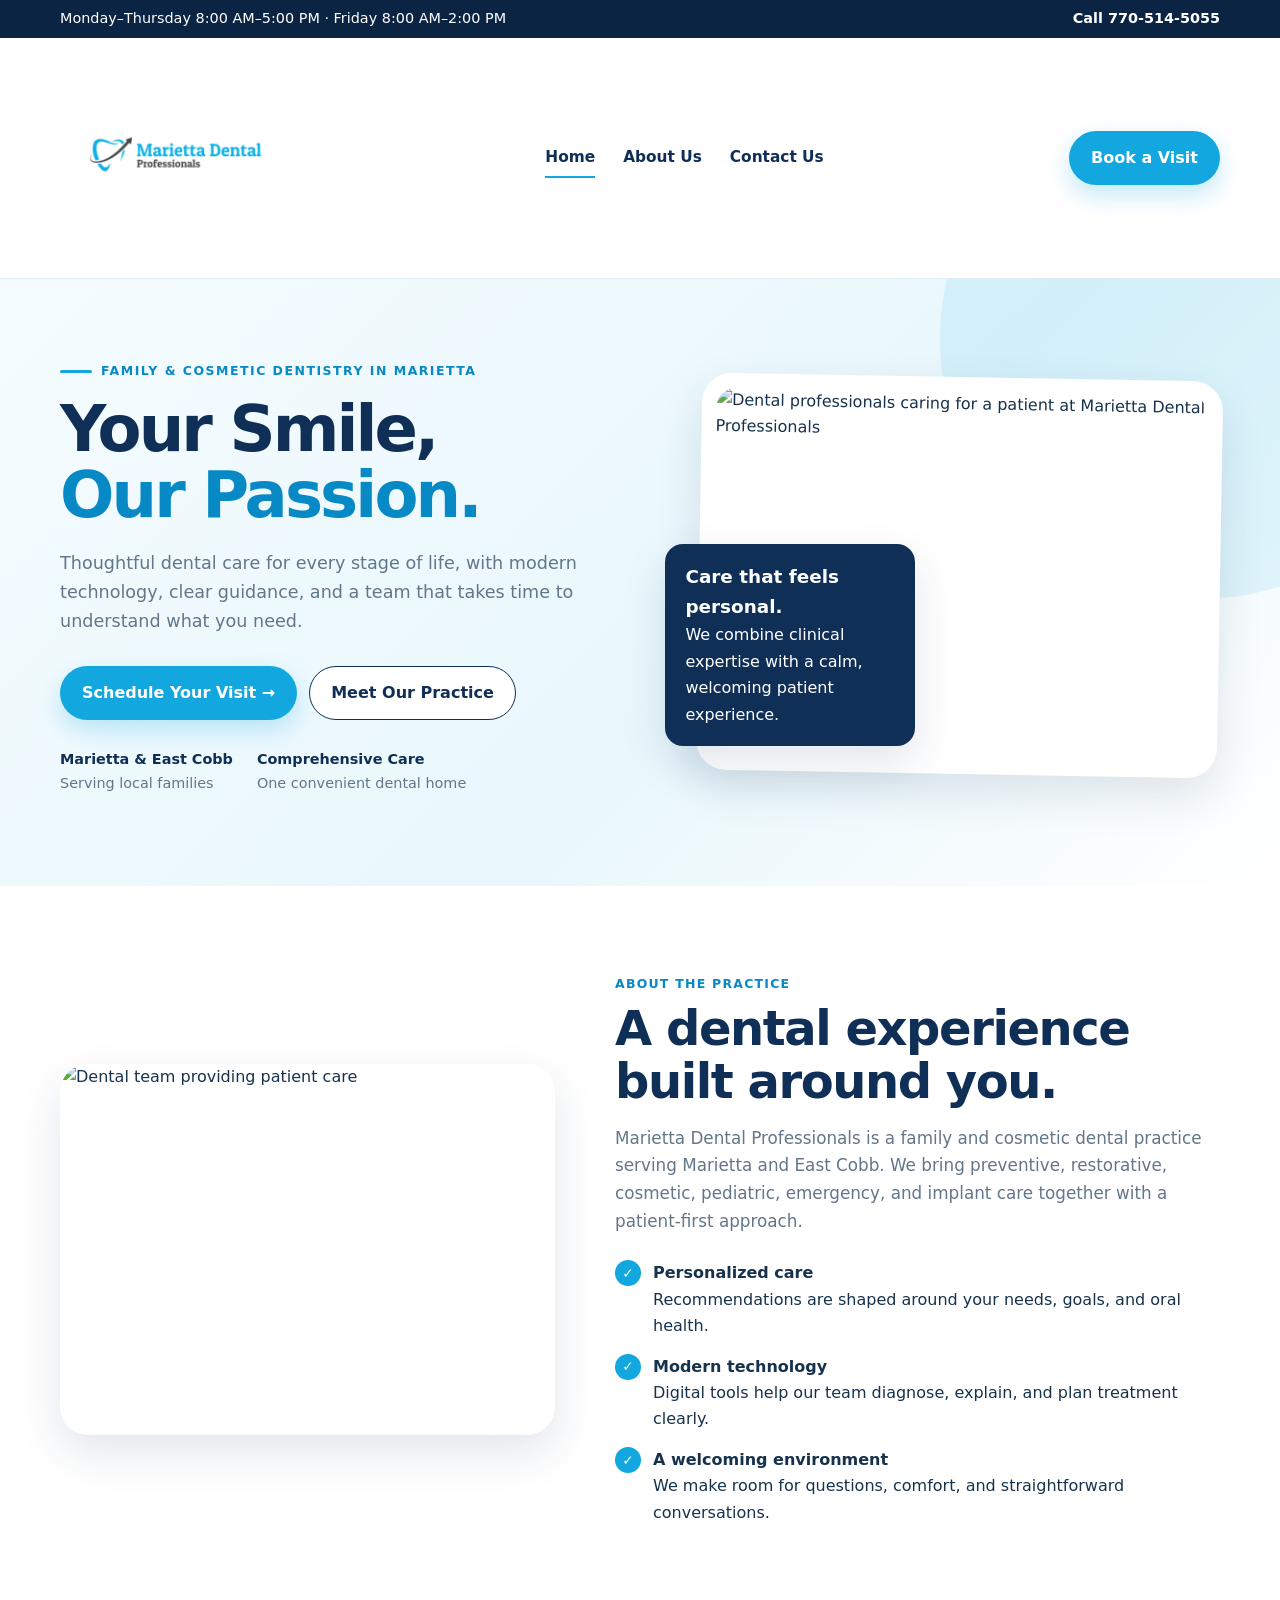
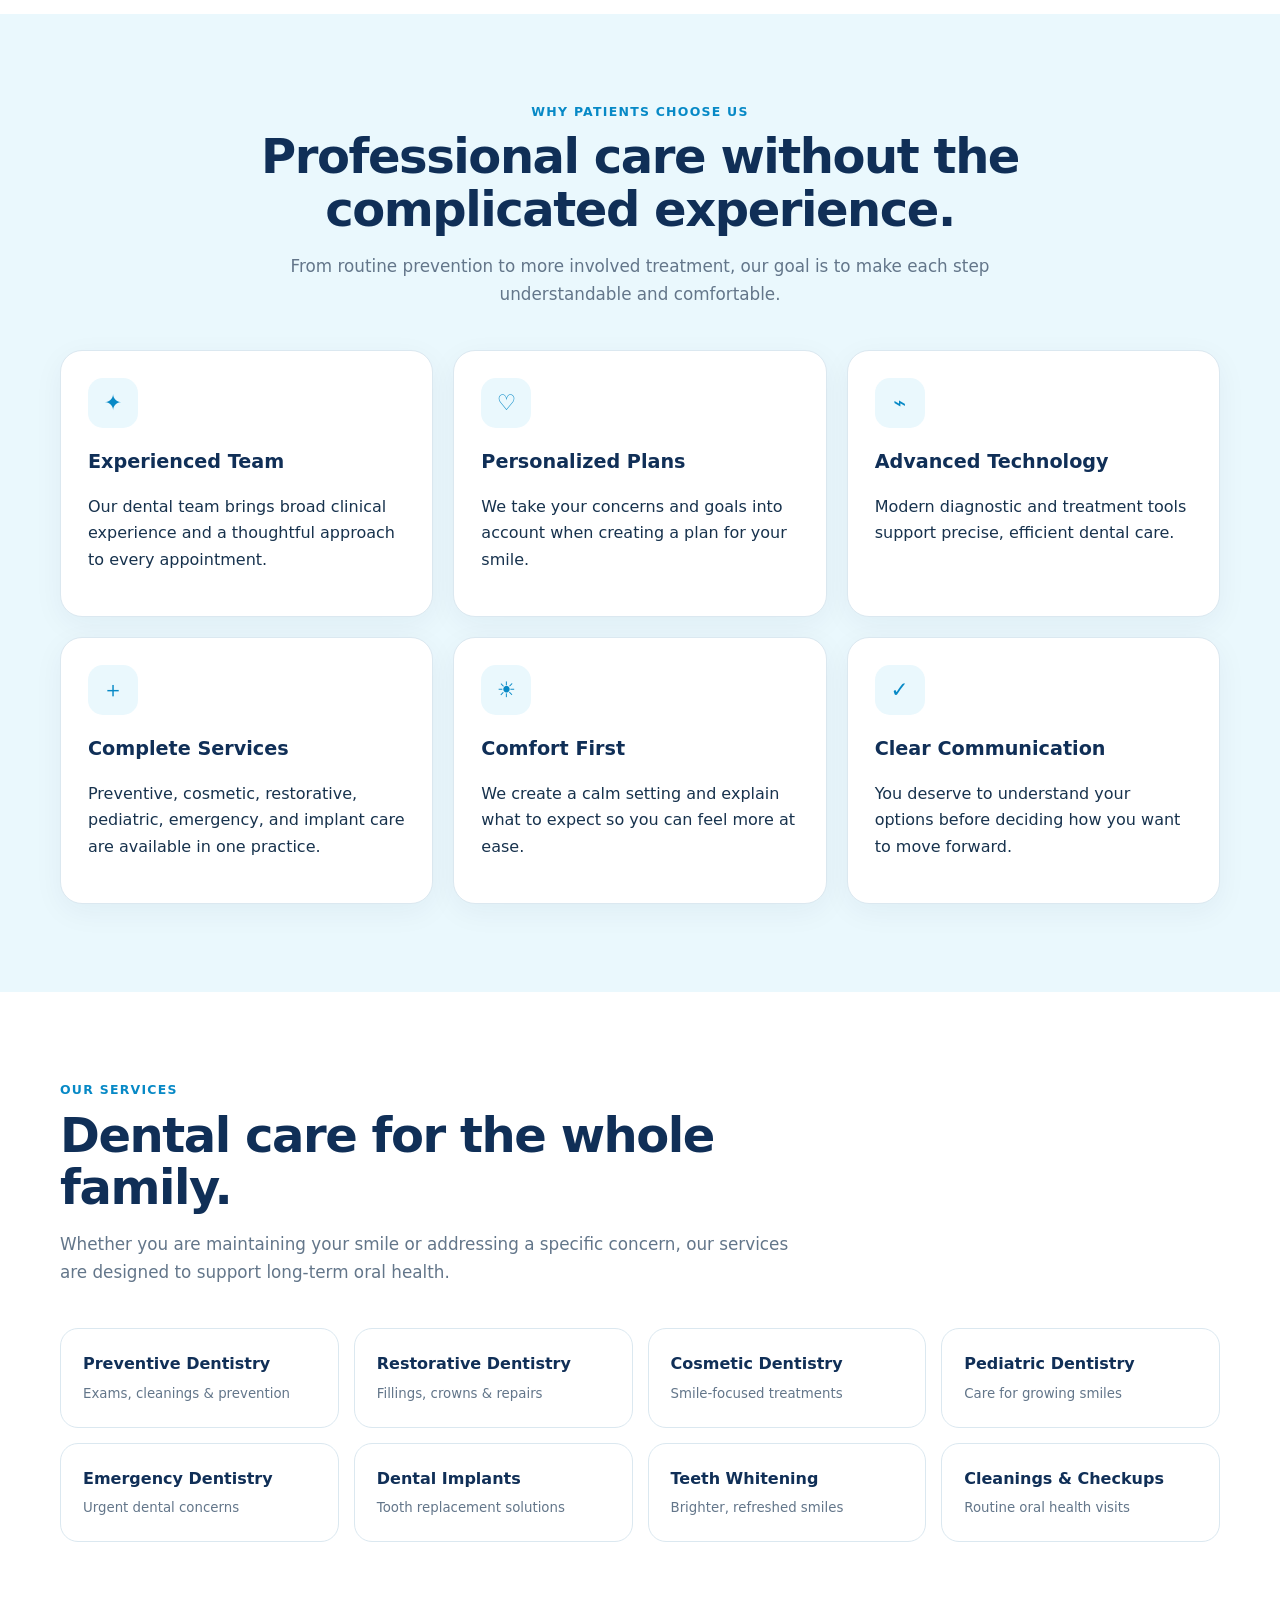
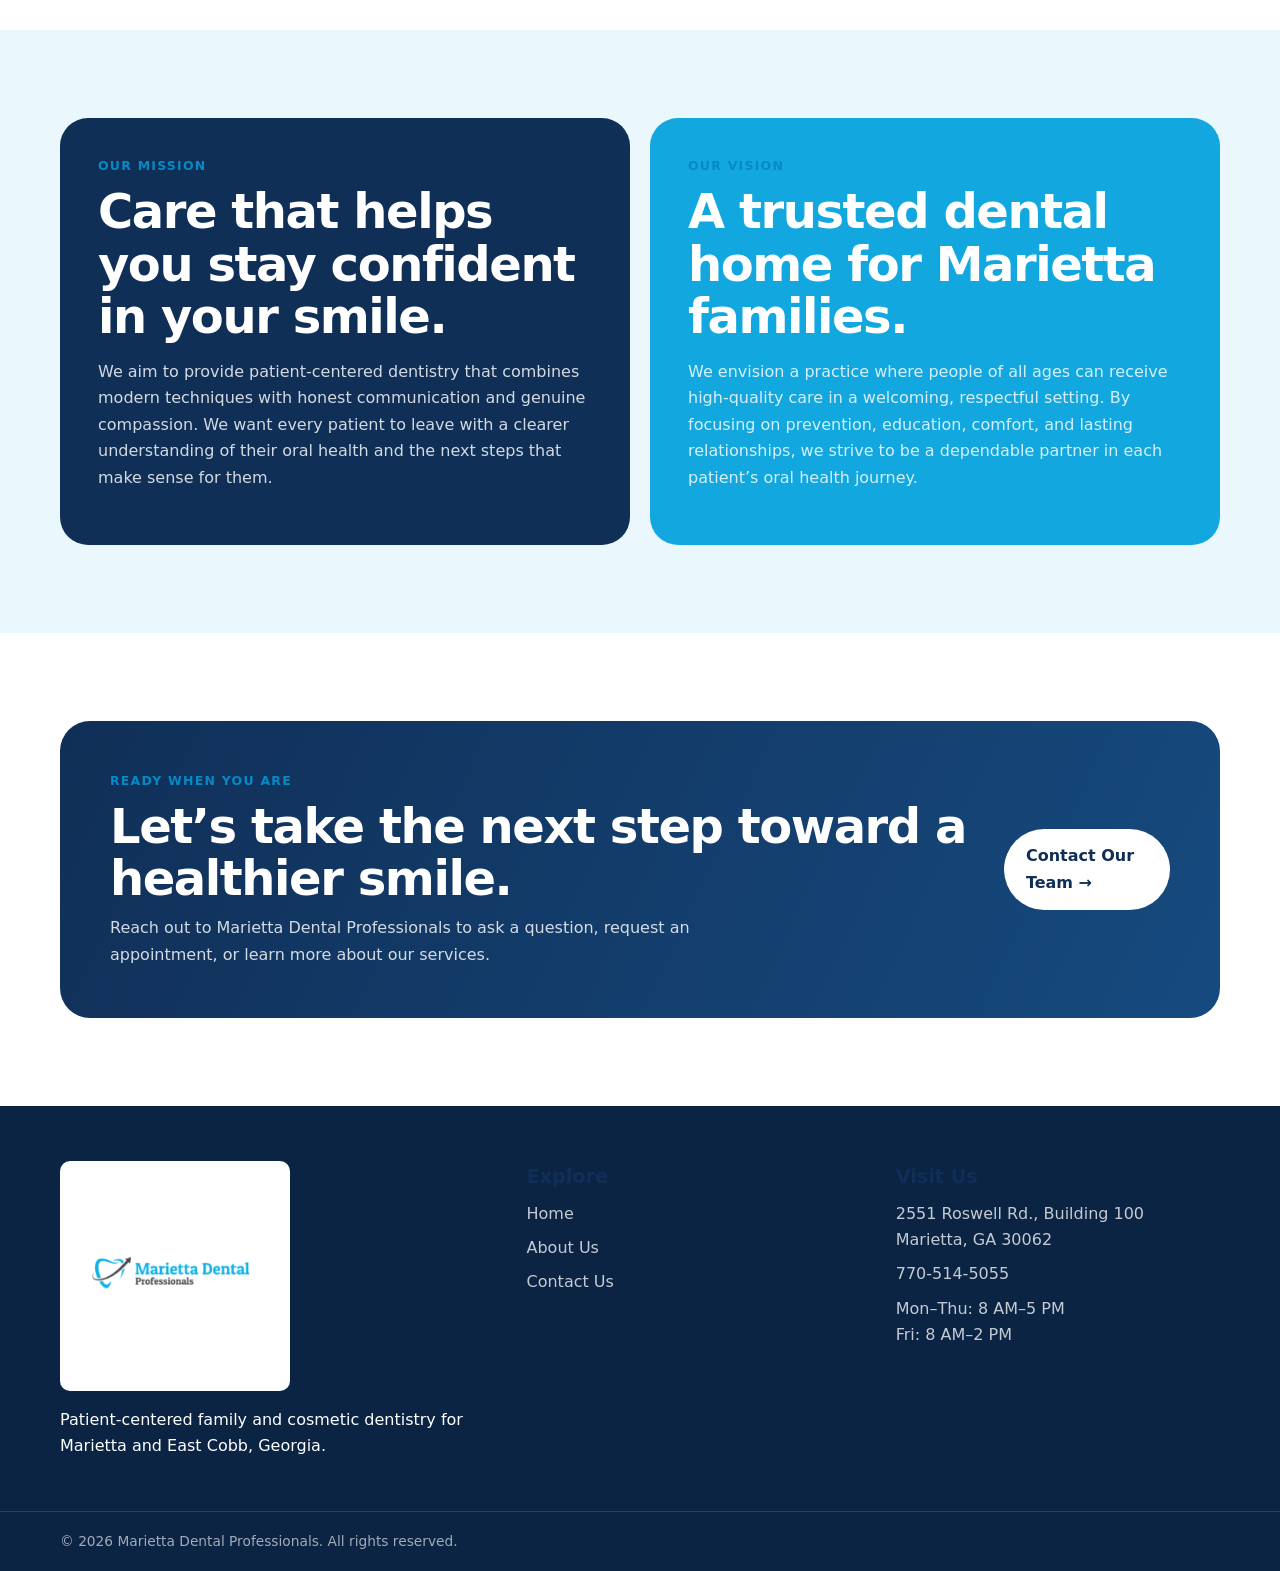
==== index.html @ f681ed5a "Add files via upload" ====
<!doctype html>
<html lang="en">
<head>
  <meta charset="utf-8">
  <meta name="viewport" content="width=device-width, initial-scale=1">
  <title>Marietta Dental Professionals | Family & Cosmetic Dentistry</title>
  <meta name="description" content="Marietta Dental Professionals provides personalized family, cosmetic, restorative, pediatric, emergency and implant dentistry in Marietta and East Cobb, Georgia.">
  <meta name="theme-color" content="#102f57">
  <link rel="canonical" href="https://mariettadentalpros.com/">
  <link rel="icon" type="image/jpeg" href="assets/logo.jpg">
  <meta property="og:type" content="website">
  <meta property="og:title" content="Marietta Dental Professionals | Your Smile, Our Passion.">
  <meta property="og:description" content="Patient-centered dental care for healthier, more confident smiles in Marietta and East Cobb.">
  <meta property="og:image" content="assets/logo.jpg">
  <meta property="og:url" content="https://mariettadentalpros.com/">
  <meta name="twitter:card" content="summary_large_image">
  <meta name="twitter:title" content="Marietta Dental Professionals">
  <meta name="twitter:description" content="Your Smile, Our Passion. Personalized dental care for the whole family.">
  <meta name="twitter:image" content="assets/logo.jpg">
  <link rel="stylesheet" href="styles.css">
</head>
<body>
  <div class="topbar"><div class="container topbar-inner"><span>Monday–Thursday 8:00 AM–5:00 PM · Friday 8:00 AM–2:00 PM</span><a href="tel:7705145055">Call 770-514-5055</a></div></div>
  <header class="site-header">
    <div class="container nav">
      <a class="brand" href="index.html" aria-label="Marietta Dental Professionals home"><img src="assets/logo.jpg" alt="Marietta Dental Professionals logo"></a>
      <nav class="nav-links" aria-label="Primary navigation">
        <a class="active" href="index.html">Home</a><a href="about.html">About Us</a><a href="contact.html">Contact Us</a>
      </nav>
      <div class="nav-actions"><a class="btn btn-primary" href="contact.html">Book a Visit</a><button class="menu-toggle" aria-label="Open menu" aria-expanded="false">☰</button></div>
    </div>
  </header>

  <main>
    <section class="hero">
      <div class="container hero-grid">
        <div class="reveal">
          <div class="eyebrow">Family & Cosmetic Dentistry in Marietta</div>
          <h1>Your Smile,<br><span>Our Passion.</span></h1>
          <p class="hero-copy">Thoughtful dental care for every stage of life, with modern technology, clear guidance, and a team that takes time to understand what you need.</p>
          <div class="hero-actions"><a class="btn btn-primary" href="contact.html">Schedule Your Visit →</a><a class="btn btn-outline" href="about.html">Meet Our Practice</a></div>
          <div class="hero-meta"><div><strong>Marietta & East Cobb</strong>Serving local families</div><div><strong>Comprehensive Care</strong>One convenient dental home</div></div>
        </div>
        <div class="hero-visual reveal">
          <div class="hero-card"><img src="https://mariettadentalpros.com/wp-content/uploads/2026/07/WhatsApp-Image-2026-06-17-at-10.44.41-PM-scaled.jpeg" alt="Dental professionals caring for a patient at Marietta Dental Professionals"></div>
          <div class="floating-card"><strong>Care that feels personal.</strong><span>We combine clinical expertise with a calm, welcoming patient experience.</span></div>
        </div>
      </div>
    </section>

    <section class="section">
      <div class="container about-grid">
        <div class="about-photo reveal"><img src="https://mariettadentalpros.com/wp-content/uploads/2026/07/WhatsApp-Image-2026-06-17-at-10.44.35-PM-5-1024x919.webp" alt="Dental team providing patient care"></div>
        <div class="reveal">
          <div class="section-kicker">About the practice</div>
          <h2>A dental experience built around you.</h2>
          <p class="lead">Marietta Dental Professionals is a family and cosmetic dental practice serving Marietta and East Cobb. We bring preventive, restorative, cosmetic, pediatric, emergency, and implant care together with a patient-first approach.</p>
          <ul class="check-list">
            <li><span class="check">✓</span><div><strong>Personalized care</strong><br>Recommendations are shaped around your needs, goals, and oral health.</div></li>
            <li><span class="check">✓</span><div><strong>Modern technology</strong><br>Digital tools help our team diagnose, explain, and plan treatment clearly.</div></li>
            <li><span class="check">✓</span><div><strong>A welcoming environment</strong><br>We make room for questions, comfort, and straightforward conversations.</div></li>
          </ul>
        </div>
      </div>
    </section>

    <section class="section section-soft">
      <div class="container">
        <div class="section-head center reveal"><div class="section-kicker">Why patients choose us</div><h2>Professional care without the complicated experience.</h2><p class="lead">From routine prevention to more involved treatment, our goal is to make each step understandable and comfortable.</p></div>
        <div class="cards">
          <article class="card reveal"><div class="icon">✦</div><h3>Experienced Team</h3><p>Our dental team brings broad clinical experience and a thoughtful approach to every appointment.</p></article>
          <article class="card reveal"><div class="icon">♡</div><h3>Personalized Plans</h3><p>We take your concerns and goals into account when creating a plan for your smile.</p></article>
          <article class="card reveal"><div class="icon">⌁</div><h3>Advanced Technology</h3><p>Modern diagnostic and treatment tools support precise, efficient dental care.</p></article>
          <article class="card reveal"><div class="icon">＋</div><h3>Complete Services</h3><p>Preventive, cosmetic, restorative, pediatric, emergency, and implant care are available in one practice.</p></article>
          <article class="card reveal"><div class="icon">☀</div><h3>Comfort First</h3><p>We create a calm setting and explain what to expect so you can feel more at ease.</p></article>
          <article class="card reveal"><div class="icon">✓</div><h3>Clear Communication</h3><p>You deserve to understand your options before deciding how you want to move forward.</p></article>
        </div>
      </div>
    </section>

    <section class="section">
      <div class="container">
        <div class="section-head reveal"><div class="section-kicker">Our services</div><h2>Dental care for the whole family.</h2><p class="lead">Whether you are maintaining your smile or addressing a specific concern, our services are designed to support long-term oral health.</p></div>
        <div class="service-grid">
          <div class="service reveal">Preventive Dentistry<small>Exams, cleanings & prevention</small></div>
          <div class="service reveal">Restorative Dentistry<small>Fillings, crowns & repairs</small></div>
          <div class="service reveal">Cosmetic Dentistry<small>Smile-focused treatments</small></div>
          <div class="service reveal">Pediatric Dentistry<small>Care for growing smiles</small></div>
          <div class="service reveal">Emergency Dentistry<small>Urgent dental concerns</small></div>
          <div class="service reveal">Dental Implants<small>Tooth replacement solutions</small></div>
          <div class="service reveal">Teeth Whitening<small>Brighter, refreshed smiles</small></div>
          <div class="service reveal">Cleanings & Checkups<small>Routine oral health visits</small></div>
        </div>
      </div>
    </section>

    <section class="section section-soft">
      <div class="container mission-grid">
        <div class="panel reveal"><div class="section-kicker">Our mission</div><h2>Care that helps you stay confident in your smile.</h2><p>We aim to provide patient-centered dentistry that combines modern techniques with honest communication and genuine compassion. We want every patient to leave with a clearer understanding of their oral health and the next steps that make sense for them.</p></div>
        <div class="panel alt reveal"><div class="section-kicker">Our vision</div><h2>A trusted dental home for Marietta families.</h2><p>We envision a practice where people of all ages can receive high-quality care in a welcoming, respectful setting. By focusing on prevention, education, comfort, and lasting relationships, we strive to be a dependable partner in each patient’s oral health journey.</p></div>
      </div>
    </section>

    <section class="section">
      <div class="container cta reveal"><div><div class="section-kicker">Ready when you are</div><h2>Let’s take the next step toward a healthier smile.</h2><p>Reach out to Marietta Dental Professionals to ask a question, request an appointment, or learn more about our services.</p></div><a class="btn btn-light" href="contact.html">Contact Our Team →</a></div>
    </section>
  </main>

  <footer class="site-footer">
    <div class="container footer-main">
      <div class="footer-brand"><img src="assets/logo.jpg" alt="Marietta Dental Professionals logo"><p>Patient-centered family and cosmetic dentistry for Marietta and East Cobb, Georgia.</p></div>
      <div><h3>Explore</h3><div class="footer-links"><a href="index.html">Home</a><a href="about.html">About Us</a><a href="contact.html">Contact Us</a></div></div>
      <div><h3>Visit Us</h3><div class="footer-links"><span>2551 Roswell Rd., Building 100<br>Marietta, GA 30062</span><a href="tel:7705145055">770-514-5055</a><span>Mon–Thu: 8 AM–5 PM<br>Fri: 8 AM–2 PM</span></div></div>
    </div>
    <div class="footer-bottom"><div class="container">© <span class="year"></span> Marietta Dental Professionals. All rights reserved.</div></div>
  </footer>
  <script src="script.js"></script>
</body>
</html>
---- styles.css ----
:root {
  --navy: #102f57;
  --navy-2: #0b2444;
  --blue: #12a8df;
  --blue-2: #0789c6;
  --sky: #eaf8fd;
  --ink: #17324d;
  --muted: #63768a;
  --white: #ffffff;
  --line: #dbe8f0;
  --shadow: 0 18px 45px rgba(16, 47, 87, .12);
  --radius: 22px;
}

* { box-sizing: border-box; }
html { scroll-behavior: smooth; }
body {
  margin: 0;
  font-family: Inter, ui-sans-serif, system-ui, -apple-system, BlinkMacSystemFont, "Segoe UI", sans-serif;
  color: var(--ink);
  background: #fff;
  line-height: 1.65;
}
a { color: inherit; text-decoration: none; }
img { max-width: 100%; display: block; }
button, input, textarea { font: inherit; }
.container { width: min(1160px, calc(100% - 40px)); margin-inline: auto; }

.topbar {
  background: var(--navy-2);
  color: #fff;
  font-size: .9rem;
}
.topbar-inner { min-height: 38px; display:flex; align-items:center; justify-content:space-between; gap:20px; }
.topbar a { color:#fff; font-weight:700; }

.site-header {
  position: sticky; top: 0; z-index: 50;
  background: rgba(255,255,255,.95);
  backdrop-filter: blur(12px);
  border-bottom: 1px solid rgba(219,232,240,.8);
}
.nav { min-height: 82px; display:flex; align-items:center; justify-content:space-between; gap:30px; }
.brand img { width: 240px; height:auto; }
.nav-links { display:flex; align-items:center; gap:28px; }
.nav-links a { color:var(--navy); font-weight:750; font-size:.96rem; position:relative; }
.nav-links a::after { content:""; position:absolute; left:0; bottom:-7px; width:0; height:2px; background:var(--blue); transition:.25s; }
.nav-links a:hover::after, .nav-links a.active::after { width:100%; }
.nav-actions { display:flex; align-items:center; gap:10px; }
.menu-toggle { display:none; border:0; background:transparent; font-size:1.7rem; color:var(--navy); cursor:pointer; }

.btn { display:inline-flex; align-items:center; justify-content:center; gap:9px; border-radius:999px; padding:13px 21px; font-weight:800; border:1px solid transparent; transition:.2s; cursor:pointer; }
.btn-primary { background:var(--blue); color:#fff; box-shadow:0 10px 24px rgba(18,168,223,.25); }
.btn-primary:hover { background:var(--blue-2); transform:translateY(-1px); }
.btn-outline { border-color:var(--navy); color:var(--navy); background:#fff; }
.btn-outline:hover { background:var(--navy); color:#fff; }
.btn-light { background:#fff; color:var(--navy); }

.hero {
  position:relative; overflow:hidden;
  background:linear-gradient(135deg, #f5fcff 0%, #e9f7fc 58%, #fff 100%);
  padding:76px 0 90px;
}
.hero::before { content:""; position:absolute; width:520px; height:520px; border-radius:50%; background:rgba(18,168,223,.10); right:-180px; top:-200px; }
.hero-grid { display:grid; grid-template-columns:1.05fr .95fr; align-items:center; gap:64px; position:relative; }
.eyebrow { display:inline-flex; align-items:center; gap:9px; color:var(--blue-2); text-transform:uppercase; letter-spacing:.12em; font-size:.78rem; font-weight:900; margin-bottom:15px; }
.eyebrow::before { content:""; width:32px; height:3px; border-radius:5px; background:var(--blue); }
h1 { margin:0 0 20px; font-size:clamp(2.7rem, 5vw, 4.8rem); line-height:1.03; letter-spacing:-.045em; color:var(--navy); }
h1 span { color:var(--blue-2); }
.hero-copy { font-size:1.1rem; color:var(--muted); max-width:650px; }
.hero-actions { display:flex; gap:12px; flex-wrap:wrap; margin-top:30px; }
.hero-meta { display:flex; gap:24px; flex-wrap:wrap; margin-top:28px; font-size:.9rem; color:var(--muted); }
.hero-meta strong { color:var(--navy); display:block; }
.hero-visual { position:relative; }
.hero-card { background:#fff; border-radius:30px; padding:14px; box-shadow:var(--shadow); transform:rotate(1deg); }
.hero-card img { width:100%; aspect-ratio: 4/3; object-fit:cover; border-radius:22px; }
.floating-card { position:absolute; left:-34px; bottom:28px; background:var(--navy); color:#fff; padding:18px 20px; border-radius:18px; box-shadow:var(--shadow); max-width:250px; }
.floating-card strong { display:block; font-size:1.15rem; }

.section { padding:88px 0; }
.section-soft { background:var(--sky); }
.section-head { max-width:760px; margin-bottom:42px; }
.section-head.center { margin-inline:auto; text-align:center; }
.section-kicker { color:var(--blue-2); font-weight:900; text-transform:uppercase; letter-spacing:.1em; font-size:.78rem; }
h2 { color:var(--navy); font-size:clamp(2rem, 4vw, 3rem); line-height:1.1; letter-spacing:-.03em; margin:8px 0 14px; }
h3 { color:var(--navy); margin:0 0 8px; font-size:1.2rem; }
.lead { color:var(--muted); font-size:1.05rem; }

.about-grid { display:grid; grid-template-columns:.9fr 1.1fr; gap:60px; align-items:center; }
.about-photo { border-radius:28px; overflow:hidden; box-shadow:var(--shadow); }
.about-photo img { width:100%; aspect-ratio:4/3; object-fit:cover; }
.check-list { list-style:none; padding:0; margin:25px 0 0; display:grid; gap:14px; }
.check-list li { display:flex; gap:12px; align-items:flex-start; }
.check { width:26px; height:26px; border-radius:50%; background:var(--blue); color:#fff; display:grid; place-items:center; flex:0 0 26px; font-weight:900; font-size:.85rem; }

.cards { display:grid; grid-template-columns:repeat(3,1fr); gap:20px; }
.card { background:#fff; border:1px solid var(--line); border-radius:var(--radius); padding:27px; box-shadow:0 8px 30px rgba(16,47,87,.05); transition:.2s; }
.card:hover { transform:translateY(-4px); box-shadow:var(--shadow); }
.icon { width:50px; height:50px; display:grid; place-items:center; border-radius:15px; background:var(--sky); color:var(--blue-2); font-size:1.35rem; margin-bottom:18px; }

.service-grid { display:grid; grid-template-columns:repeat(4,1fr); gap:15px; }
.service { padding:22px; border-radius:18px; background:#fff; border:1px solid var(--line); font-weight:800; color:var(--navy); }
.service small { display:block; color:var(--muted); font-weight:500; margin-top:5px; }

.mission-grid { display:grid; grid-template-columns:1fr 1fr; gap:20px; }
.panel { border-radius:28px; padding:38px; background:var(--navy); color:#fff; }
.panel h2, .panel h3 { color:#fff; }
.panel p { color:rgba(255,255,255,.82); }
.panel.alt { background:var(--blue); }

.cta { background:linear-gradient(115deg, var(--navy), #164a7f); color:#fff; border-radius:30px; padding:50px; display:flex; align-items:center; justify-content:space-between; gap:30px; }
.cta h2 { color:#fff; margin-bottom:10px; }
.cta p { color:rgba(255,255,255,.82); max-width:670px; margin:0; }

.page-hero { background:linear-gradient(135deg, var(--navy) 0%, #164a7f 100%); color:#fff; padding:72px 0; }
.page-hero h1 { color:#fff; font-size:clamp(2.5rem,5vw,4rem); }
.page-hero p { color:rgba(255,255,255,.82); max-width:700px; font-size:1.08rem; }
.breadcrumb { color:#bfefff; font-weight:800; font-size:.85rem; margin-bottom:12px; }

.about-content { max-width:900px; }
.about-content p { color:var(--muted); font-size:1.05rem; margin:0 0 22px; }
.about-content h2 { margin-top:42px; }
.stat-grid { display:grid; grid-template-columns:repeat(3,1fr); gap:18px; margin:35px 0; }
.stat { background:var(--sky); border-radius:20px; padding:25px; }
.stat strong { display:block; font-size:1.8rem; color:var(--navy); }
.stat span { color:var(--muted); }

.contact-grid { display:grid; grid-template-columns:.85fr 1.15fr; gap:30px; }
.contact-list { display:grid; gap:15px; margin-top:28px; }
.contact-item { padding:19px; border:1px solid var(--line); border-radius:18px; background:#fff; }
.contact-item strong { display:block; color:var(--navy); }
.contact-item span, .contact-item a { color:var(--muted); }
.form { background:#fff; border:1px solid var(--line); border-radius:26px; padding:30px; box-shadow:var(--shadow); }
.form-grid { display:grid; grid-template-columns:1fr 1fr; gap:18px; }
.field { display:grid; gap:7px; }
.field.full { grid-column:1/-1; }
label { color:var(--navy); font-weight:800; font-size:.9rem; }
input, textarea, select { width:100%; border:1px solid #cadbe5; border-radius:13px; padding:13px 14px; outline:none; background:#fbfdfe; color:var(--ink); }
input:focus, textarea:focus, select:focus { border-color:var(--blue); box-shadow:0 0 0 3px rgba(18,168,223,.12); }
textarea { min-height:150px; resize:vertical; }
.form-note { color:var(--muted); font-size:.83rem; margin-top:12px; }

.site-footer { background:var(--navy-2); color:#fff; margin-top:0; }
.footer-main { padding:55px 0 35px; display:grid; grid-template-columns:1.3fr 1fr 1fr; gap:45px; }
.footer-brand img { width:230px; background:#fff; border-radius:10px; padding:5px; }
.footer p { color:rgba(255,255,255,.7); }
.footer h3 { color:#fff; }
.footer-links { display:grid; gap:8px; color:rgba(255,255,255,.76); }
.footer-links a:hover { color:#fff; }
.footer-bottom { border-top:1px solid rgba(255,255,255,.12); padding:18px 0; color:rgba(255,255,255,.62); font-size:.86rem; }

.reveal { opacity:0; transform:translateY(18px); transition:.65s ease; }
.reveal.visible { opacity:1; transform:none; }

@media (max-width: 980px) {
  .nav-links { display:none; position:absolute; top:82px; left:0; right:0; background:#fff; padding:20px; border-bottom:1px solid var(--line); box-shadow:var(--shadow); flex-direction:column; align-items:flex-start; }
  .nav-links.open { display:flex; }
  .menu-toggle { display:block; }
  .nav-actions .btn { display:none; }
  .hero-grid, .about-grid, .contact-grid { grid-template-columns:1fr; }
  .hero { padding-top:55px; }
  .hero-visual { max-width:720px; margin-inline:auto; }
  .cards { grid-template-columns:1fr 1fr; }
  .service-grid { grid-template-columns:1fr 1fr; }
  .footer-main { grid-template-columns:1fr 1fr; }
}
@media (max-width: 640px) {
  .container { width:min(100% - 28px, 1160px); }
  .topbar-inner { justify-content:center; text-align:center; padding:8px 0; }
  .topbar-inner span { display:none; }
  .nav { min-height:72px; }
  .brand img { width:195px; }
  .nav-links { top:72px; }
  .hero { padding:45px 0 65px; }
  h1 { font-size:2.55rem; }
  .hero-meta { gap:15px; }
  .floating-card { position:static; margin-top:14px; max-width:none; }
  .section { padding:65px 0; }
  .cards, .service-grid, .mission-grid, .stat-grid, .form-grid, .footer-main { grid-template-columns:1fr; }
  .field.full { grid-column:auto; }
  .cta { padding:32px 25px; flex-direction:column; align-items:flex-start; }
  .panel { padding:28px; }
}
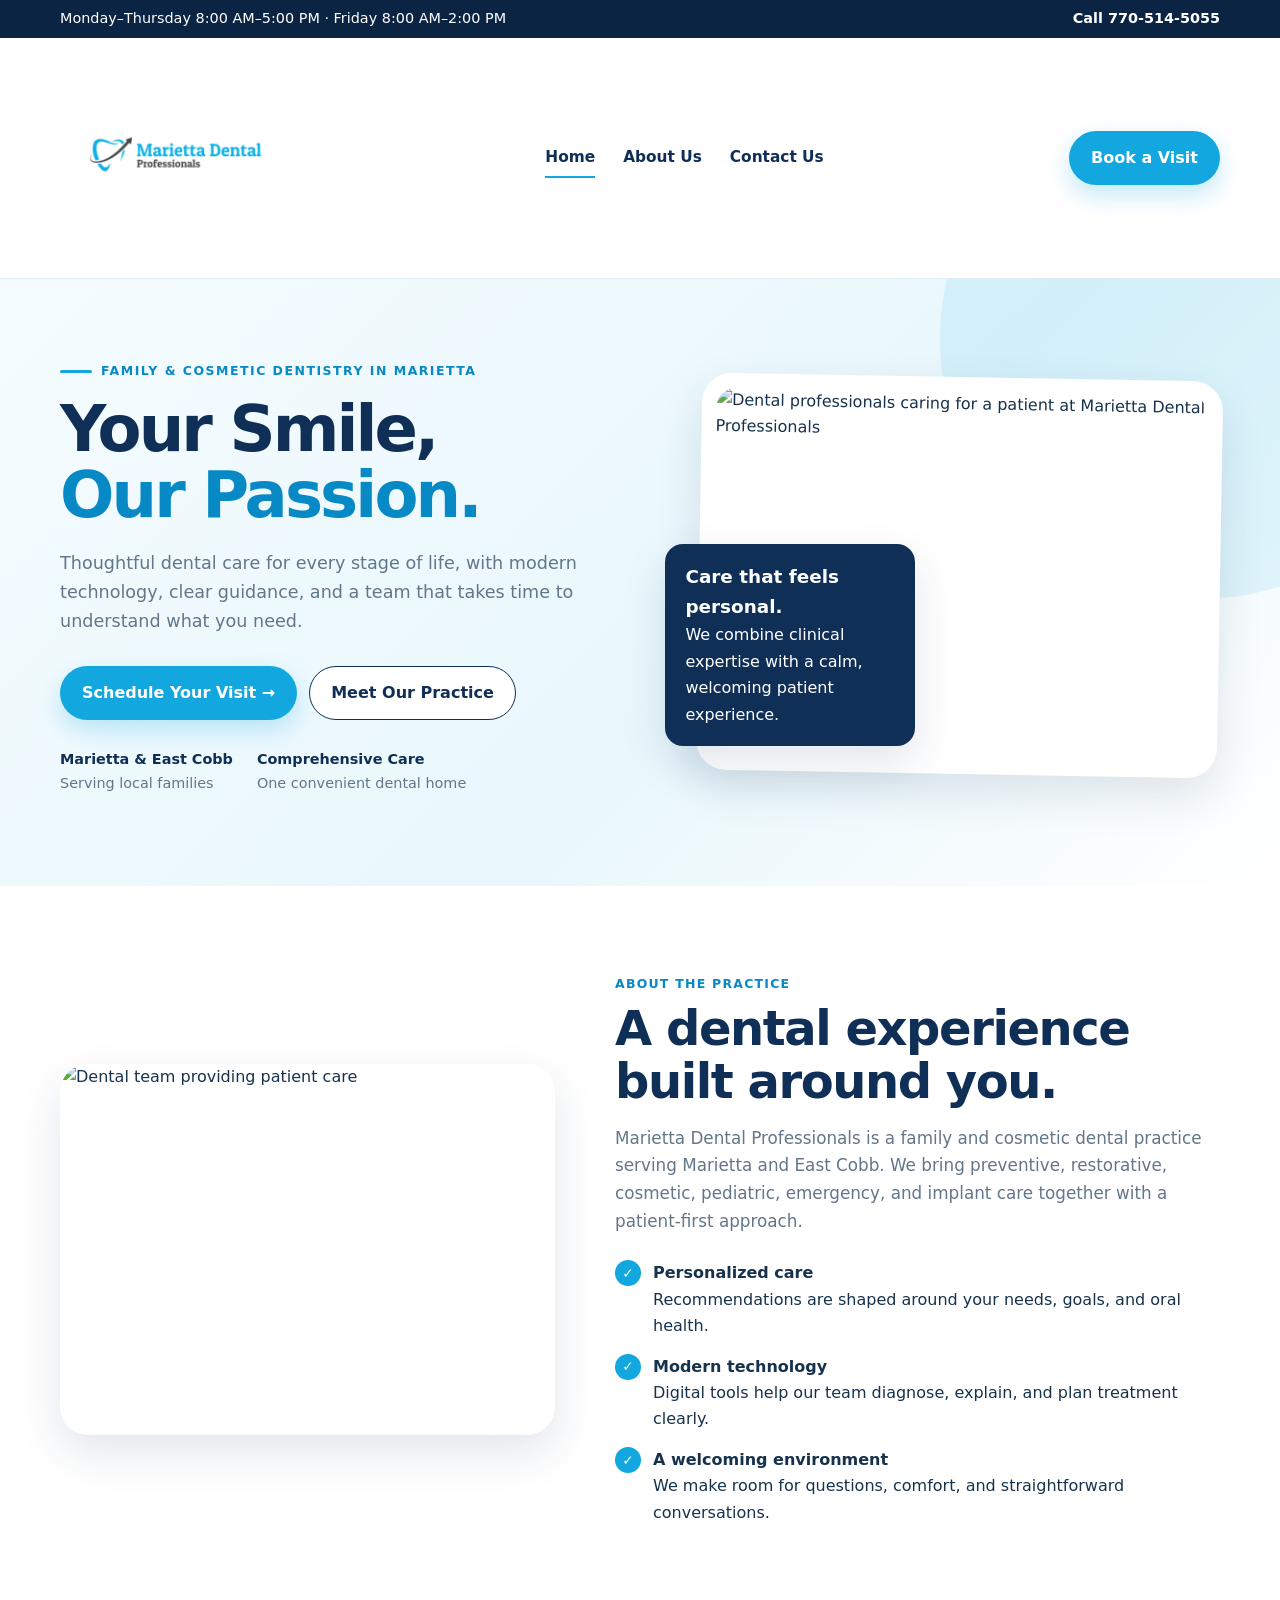
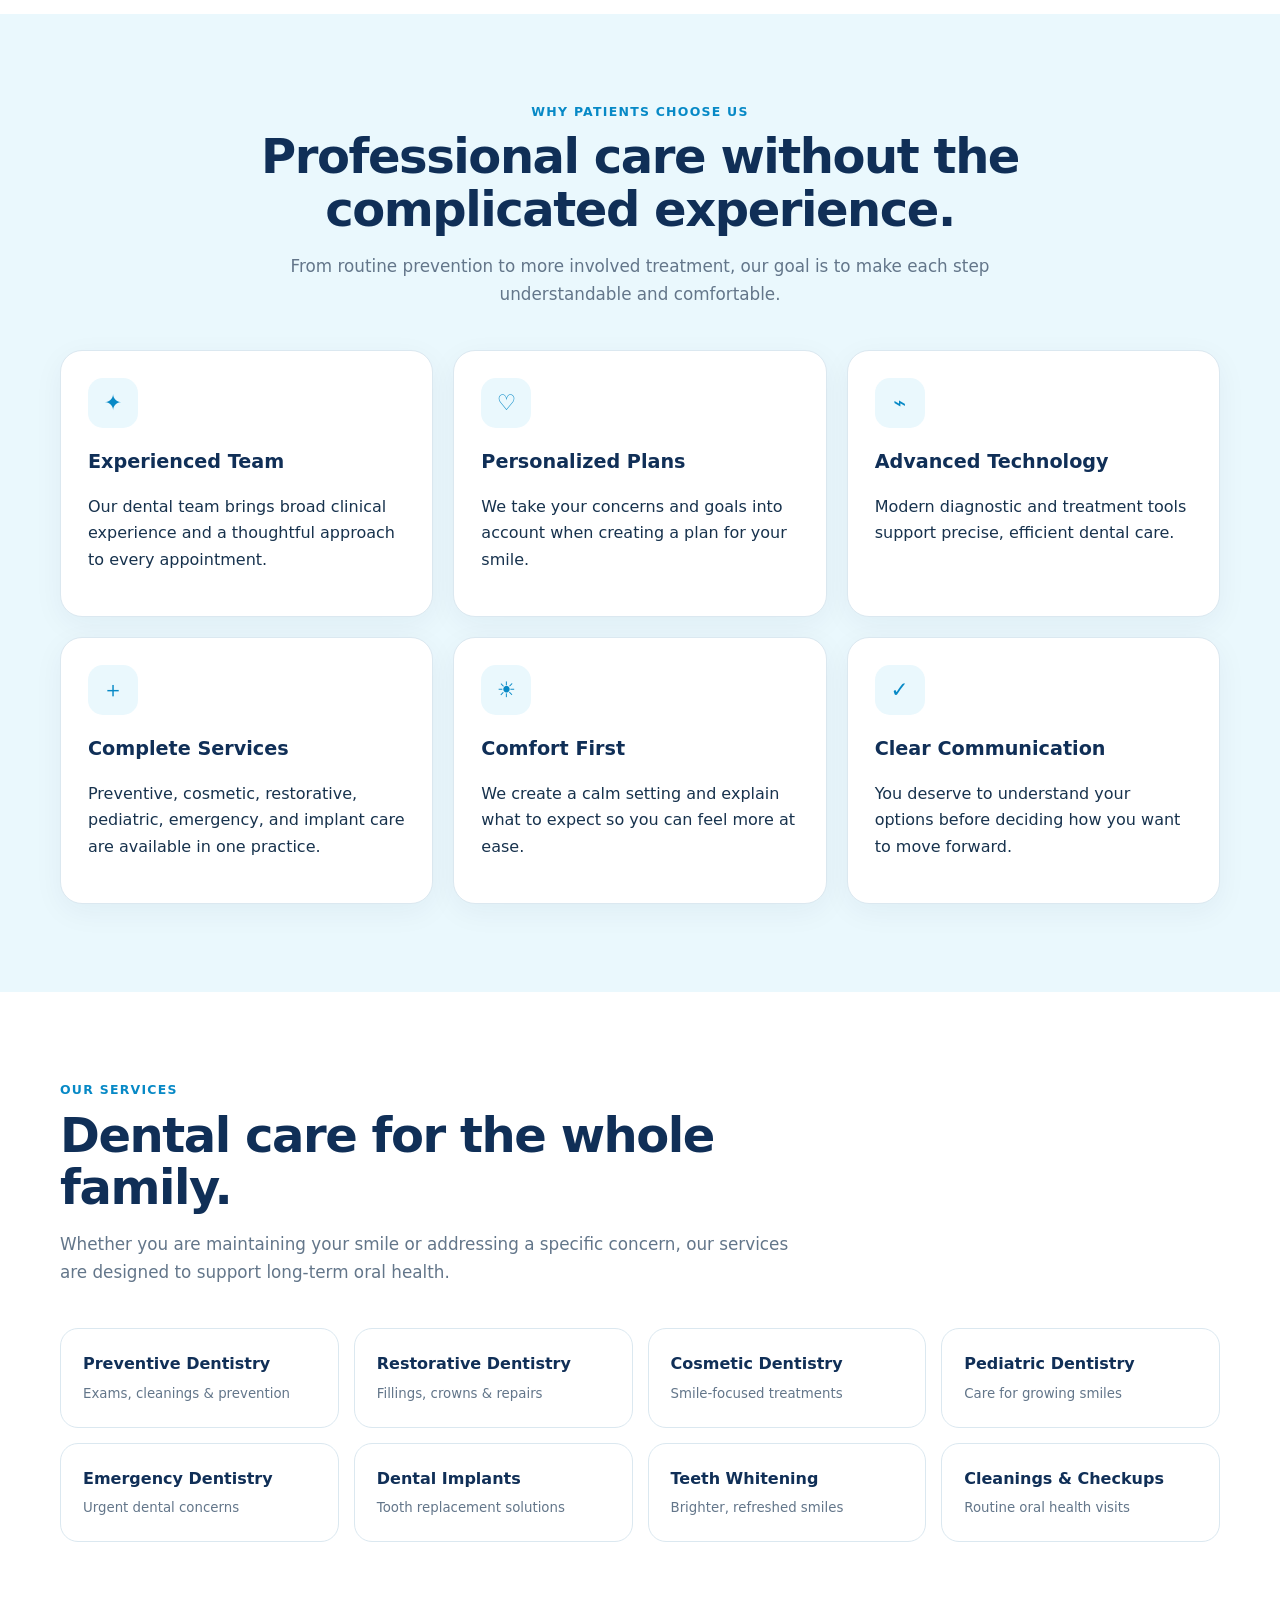
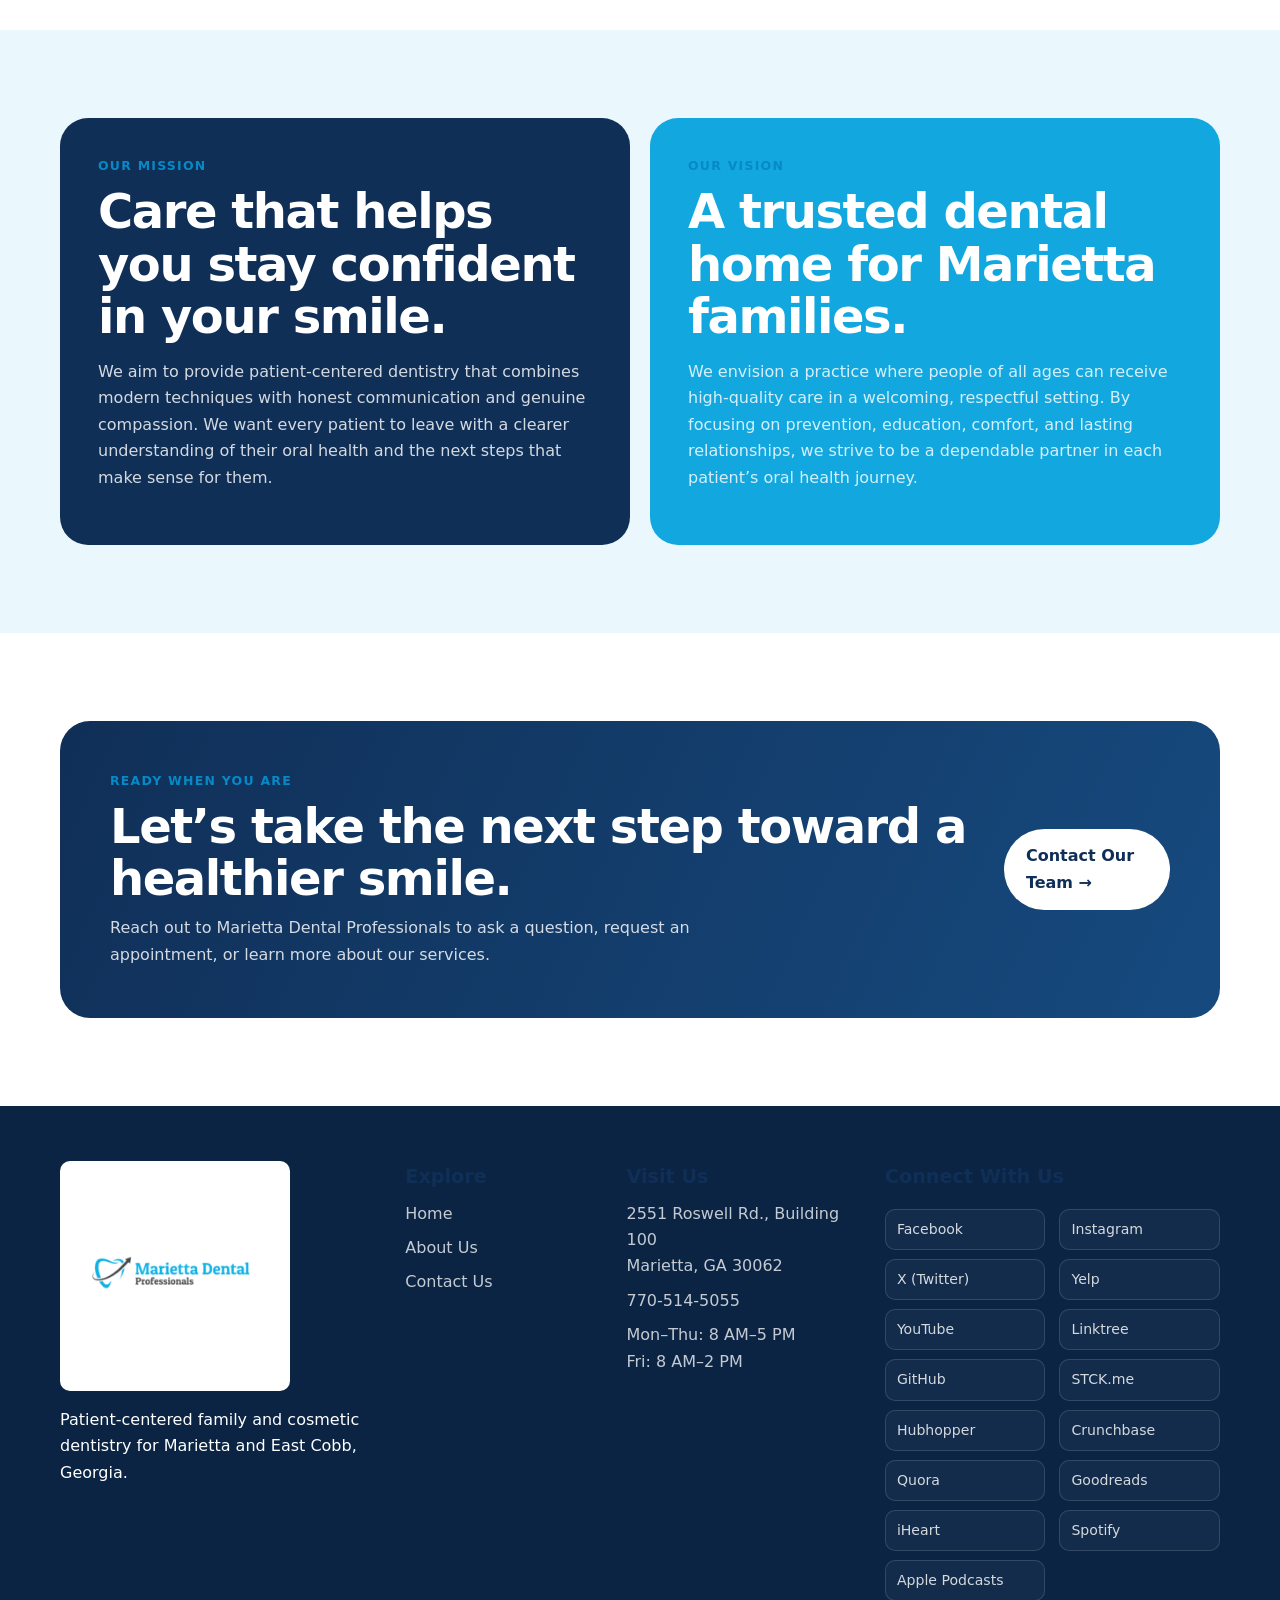
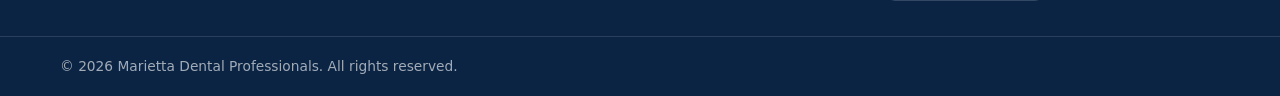
==== commit 6f4587bb: "Add files via upload" ====
--- a/index.html
+++ b/index.html
@@ -111,6 +111,7 @@
       <div class="footer-brand"><img src="assets/logo.jpg" alt="Marietta Dental Professionals logo"><p>Patient-centered family and cosmetic dentistry for Marietta and East Cobb, Georgia.</p></div>
       <div><h3>Explore</h3><div class="footer-links"><a href="index.html">Home</a><a href="about.html">About Us</a><a href="contact.html">Contact Us</a></div></div>
       <div><h3>Visit Us</h3><div class="footer-links"><span>2551 Roswell Rd., Building 100<br>Marietta, GA 30062</span><a href="tel:7705145055">770-514-5055</a><span>Mon–Thu: 8 AM–5 PM<br>Fri: 8 AM–2 PM</span></div></div>
+      <div class="footer-social"><h3>Connect With Us</h3><div class="social-links"><a href="https://www.facebook.com/dentistmarietta" target="_blank" rel="noopener noreferrer">Facebook</a><a href="https://www.instagram.com/mymariettadentist/" target="_blank" rel="noopener noreferrer">Instagram</a><a href="https://x.com/mariettadental2" target="_blank" rel="noopener noreferrer">X (Twitter)</a><a href="https://www.yelp.com/biz/marietta-dental-professionals-marietta?dd_referrer=https%3A%2F%2Fmariettadentalpros.com%2F" target="_blank" rel="noopener noreferrer">Yelp</a><a href="https://www.youtube.com/@mariettadentalprofessional2152" target="_blank" rel="noopener noreferrer">YouTube</a><a href="https://linktr.ee/mariettadentalprofessionals" target="_blank" rel="noopener noreferrer">Linktree</a><a href="https://github.com/mariettadentalprofessionals" target="_blank" rel="noopener noreferrer">GitHub</a><a href="https://mariettadentalprofessionals.stck.me/profile" target="_blank" rel="noopener noreferrer">STCK.me</a><a href="https://listen.hubhopper.com/podcast/marietta-dental-professionals/" target="_blank" rel="noopener noreferrer">Hubhopper</a><a href="http://crunchbase.com/organization/marietta-dental-professionals-1a17" target="_blank" rel="noopener noreferrer">Crunchbase</a><a href="https://mariettadentalprofessionals.quora.com/" target="_blank" rel="noopener noreferrer">Quora</a><a href="https://www.goodreads.com/user/show/202864242-marietta-dental-professionals" target="_blank" rel="noopener noreferrer">Goodreads</a><a href="https://iheart.com/podcast/339903764" target="_blank" rel="noopener noreferrer">iHeart</a><a href="https://open.spotify.com/show/033YkMesp4B0gYVEdAmruI" target="_blank" rel="noopener noreferrer">Spotify</a><a href="https://podcasts.apple.com/us/podcast/id6802985927" target="_blank" rel="noopener noreferrer">Apple Podcasts</a></div></div>
     </div>
     <div class="footer-bottom"><div class="container">© <span class="year"></span> Marietta Dental Professionals. All rights reserved.</div></div>
   </footer>
--- a/styles.css
+++ b/styles.css
@@ -141,12 +141,16 @@
 .form-note { color:var(--muted); font-size:.83rem; margin-top:12px; }
 
 .site-footer { background:var(--navy-2); color:#fff; margin-top:0; }
-.footer-main { padding:55px 0 35px; display:grid; grid-template-columns:1.3fr 1fr 1fr; gap:45px; }
+.footer-main { padding:55px 0 35px; display:grid; grid-template-columns:1.25fr .75fr .9fr 1.35fr; gap:35px; }
 .footer-brand img { width:230px; background:#fff; border-radius:10px; padding:5px; }
 .footer p { color:rgba(255,255,255,.7); }
 .footer h3 { color:#fff; }
 .footer-links { display:grid; gap:8px; color:rgba(255,255,255,.76); }
 .footer-links a:hover { color:#fff; }
+.footer-social h3 { margin-bottom:16px; }
+.social-links { display:grid; grid-template-columns:1fr 1fr; gap:9px 14px; }
+.social-links a { display:flex; align-items:center; min-height:34px; padding:8px 11px; border:1px solid rgba(255,255,255,.13); border-radius:10px; color:rgba(255,255,255,.82); background:rgba(255,255,255,.04); font-size:.88rem; transition:.2s ease; }
+.social-links a:hover { color:#fff; background:rgba(18,168,223,.18); border-color:rgba(18,168,223,.55); transform:translateY(-1px); }
 .footer-bottom { border-top:1px solid rgba(255,255,255,.12); padding:18px 0; color:rgba(255,255,255,.62); font-size:.86rem; }
 
 .reveal { opacity:0; transform:translateY(18px); transition:.65s ease; }
@@ -163,6 +167,7 @@
   .cards { grid-template-columns:1fr 1fr; }
   .service-grid { grid-template-columns:1fr 1fr; }
   .footer-main { grid-template-columns:1fr 1fr; }
+  .footer-social { grid-column:1 / -1; }
 }
 @media (max-width: 640px) {
   .container { width:min(100% - 28px, 1160px); }
@@ -177,6 +182,8 @@
   .floating-card { position:static; margin-top:14px; max-width:none; }
   .section { padding:65px 0; }
   .cards, .service-grid, .mission-grid, .stat-grid, .form-grid, .footer-main { grid-template-columns:1fr; }
+  .footer-social { grid-column:auto; }
+  .social-links { grid-template-columns:1fr 1fr; }
   .field.full { grid-column:auto; }
   .cta { padding:32px 25px; flex-direction:column; align-items:flex-start; }
   .panel { padding:28px; }
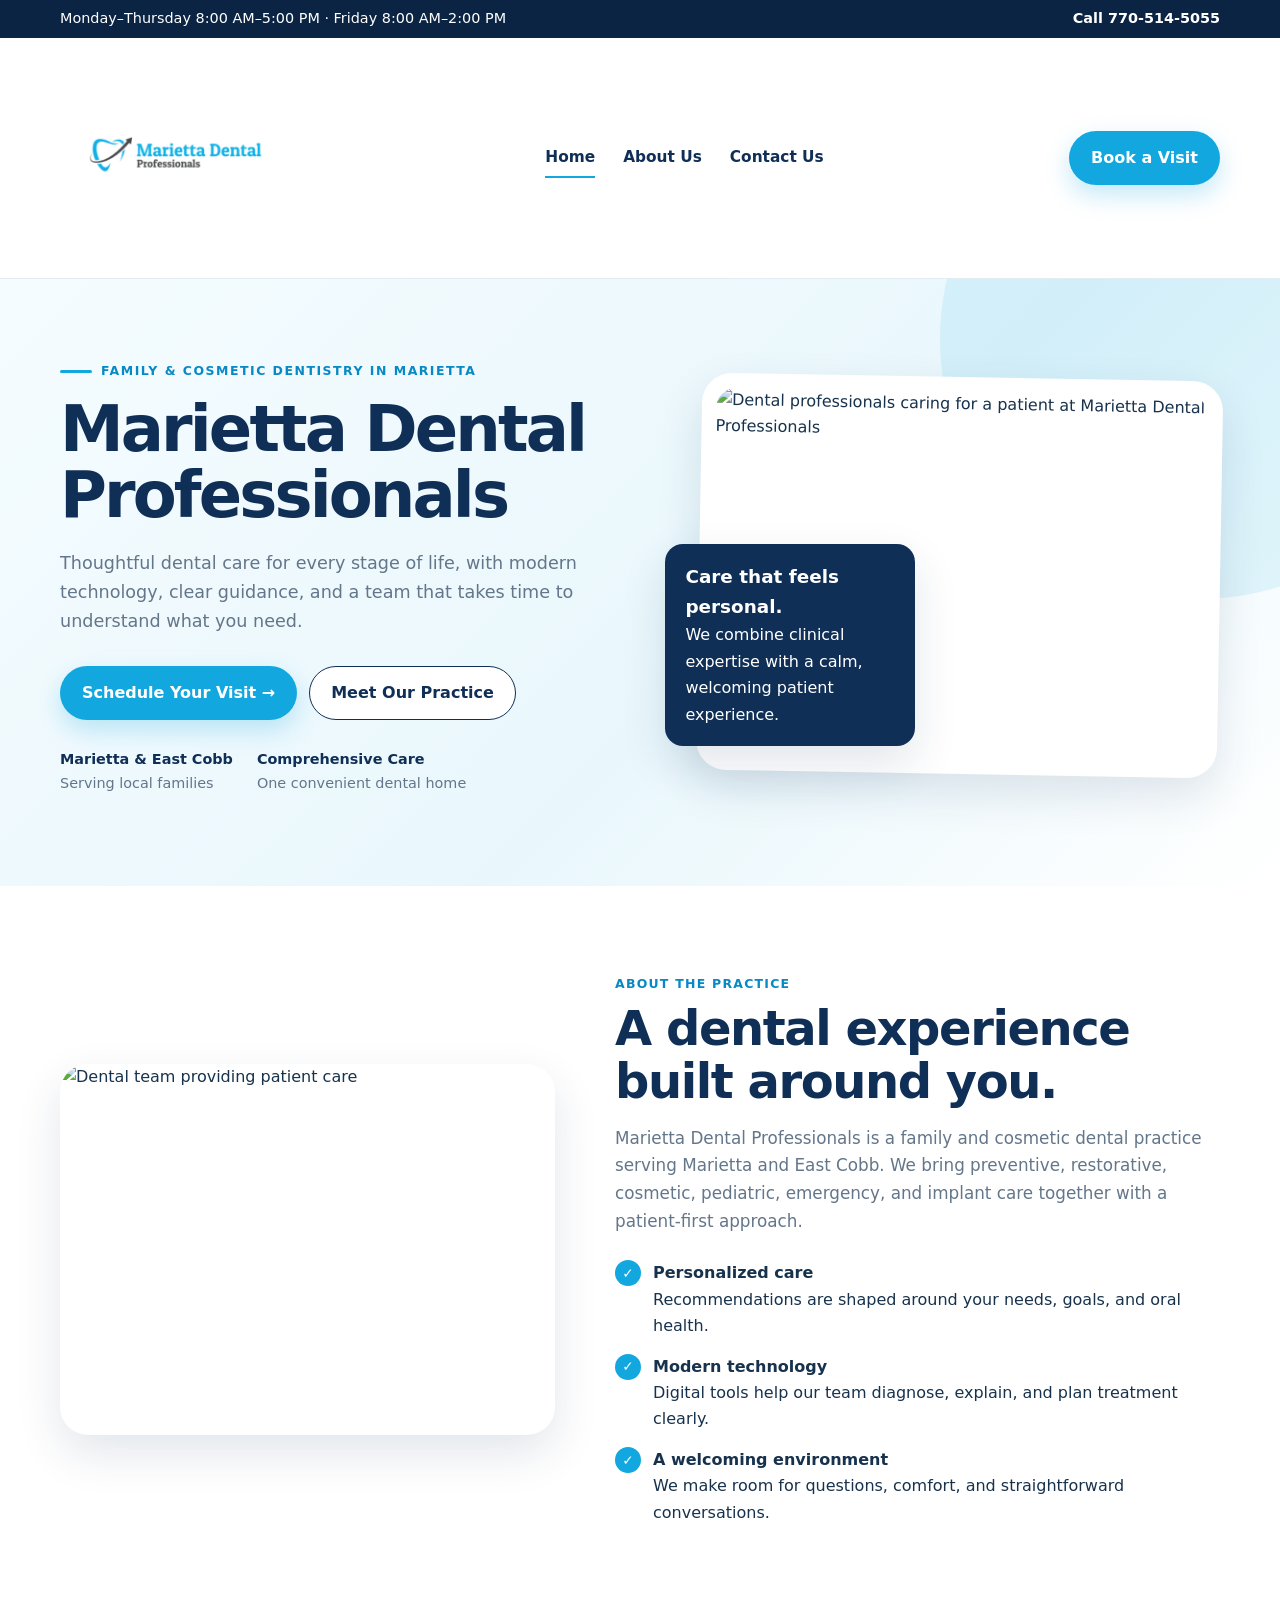
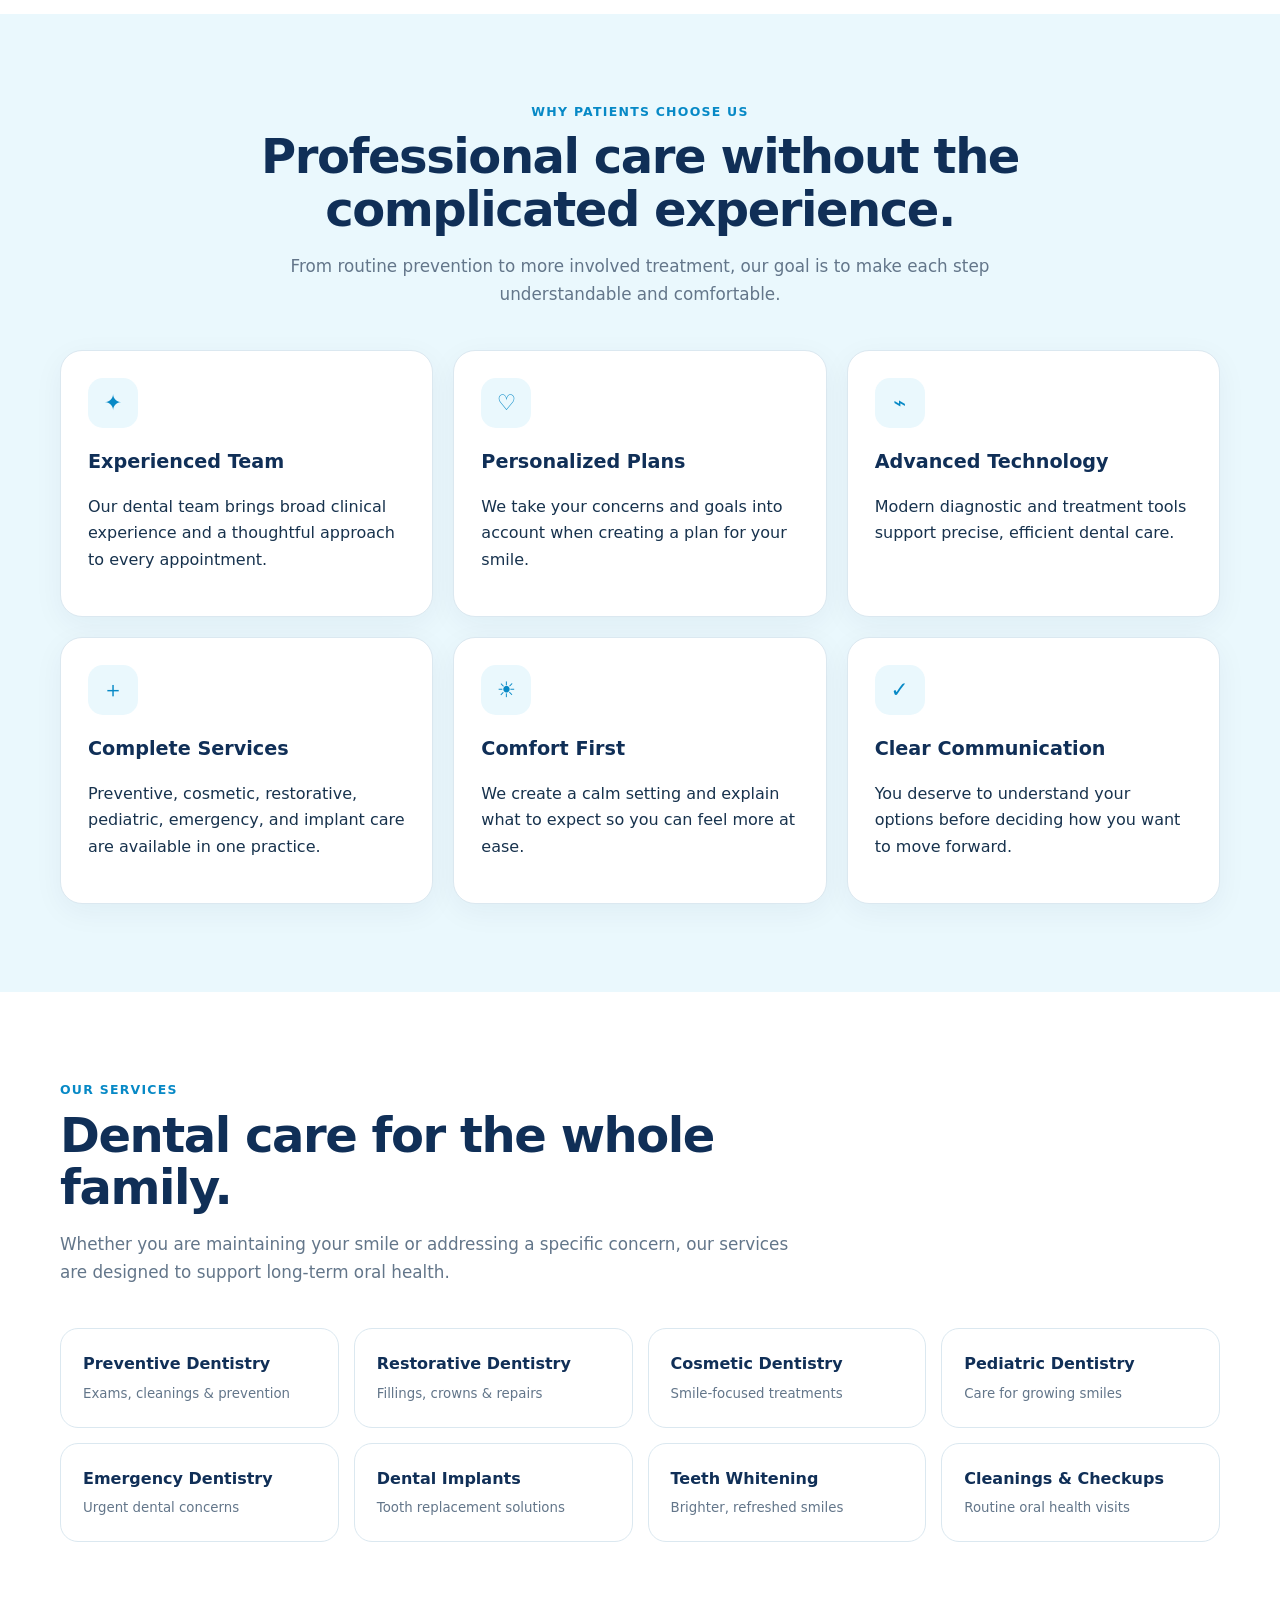
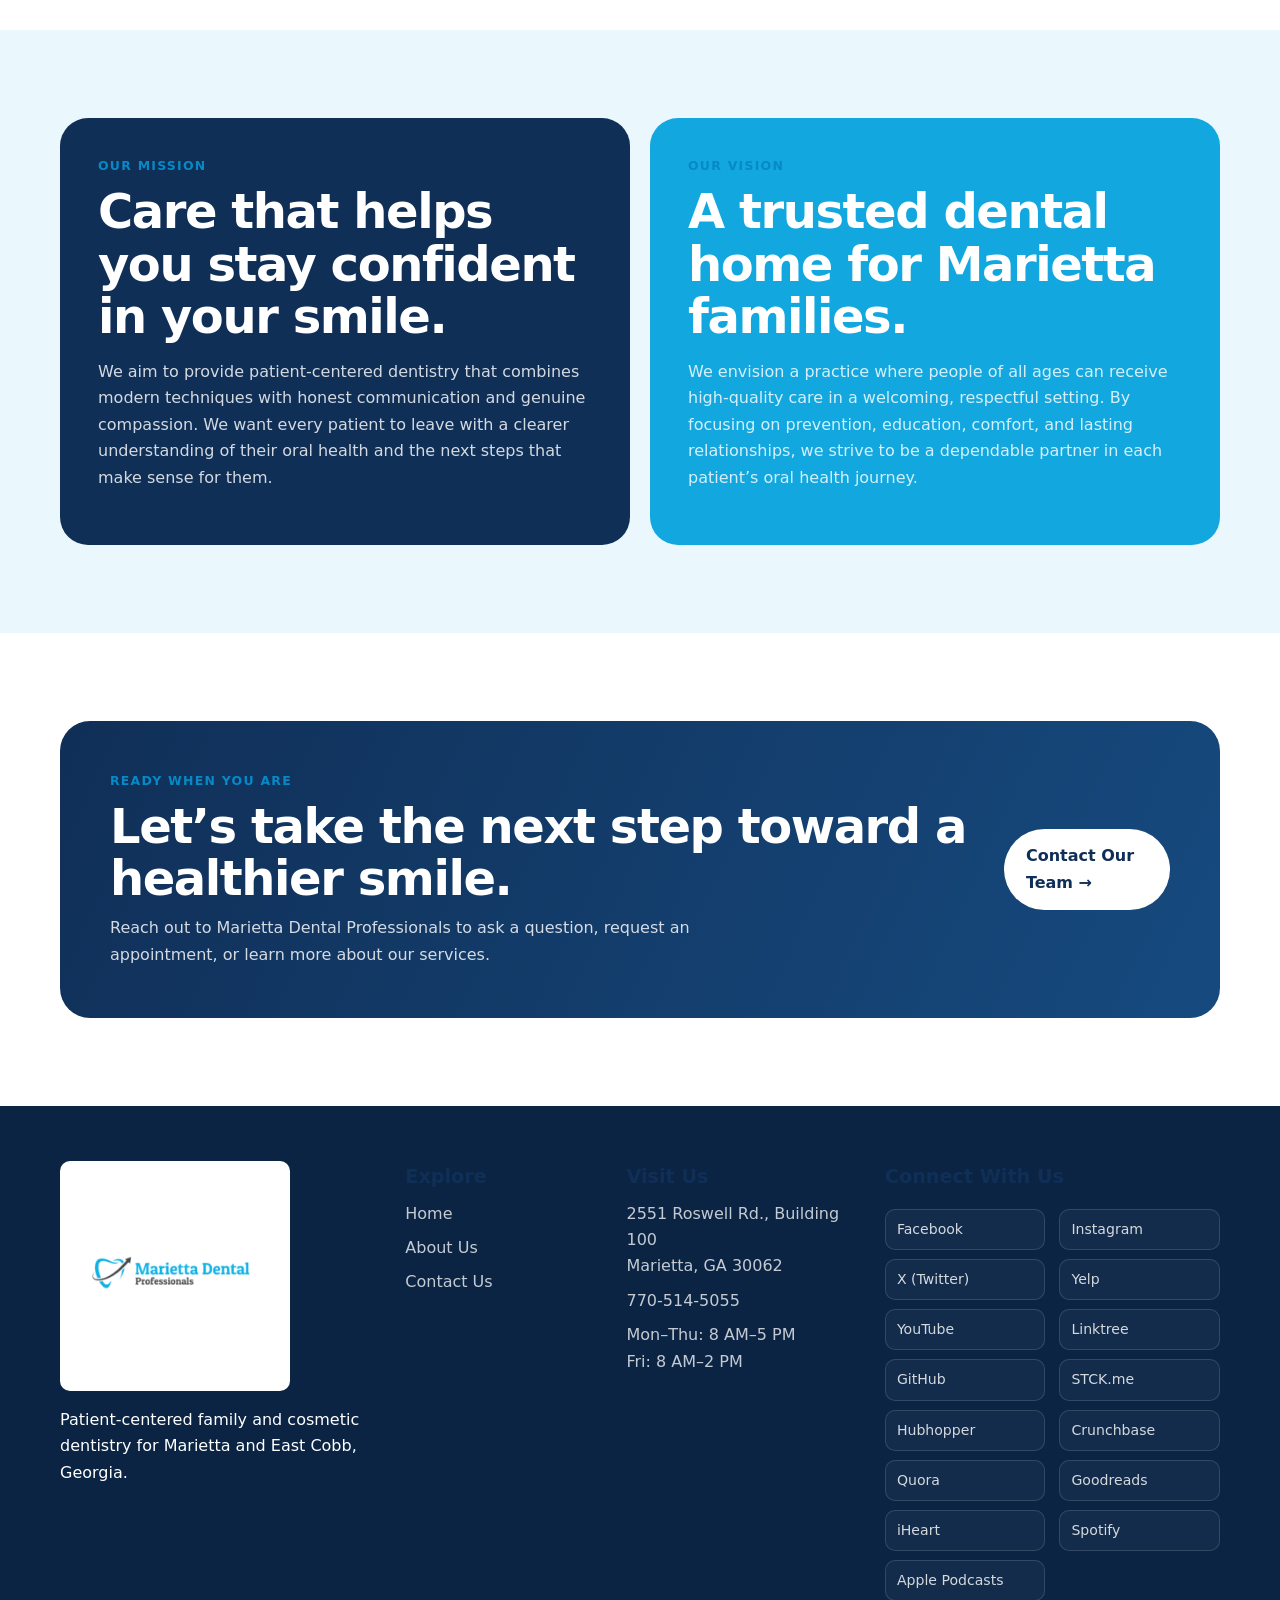
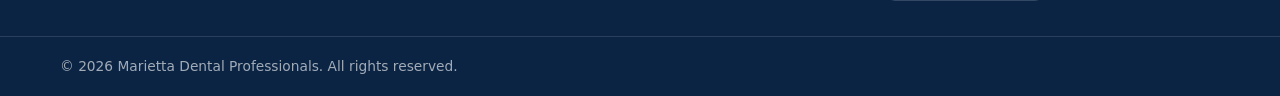
==== commit cec330be: "Update index.html" ====
--- a/index.html
+++ b/index.html
@@ -36,7 +36,7 @@
       <div class="container hero-grid">
         <div class="reveal">
           <div class="eyebrow">Family & Cosmetic Dentistry in Marietta</div>
-          <h1>Your Smile,<br><span>Our Passion.</span></h1>
+          <h1>Marietta Dental Professionals</h1>
           <p class="hero-copy">Thoughtful dental care for every stage of life, with modern technology, clear guidance, and a team that takes time to understand what you need.</p>
           <div class="hero-actions"><a class="btn btn-primary" href="contact.html">Schedule Your Visit →</a><a class="btn btn-outline" href="about.html">Meet Our Practice</a></div>
           <div class="hero-meta"><div><strong>Marietta & East Cobb</strong>Serving local families</div><div><strong>Comprehensive Care</strong>One convenient dental home</div></div>
